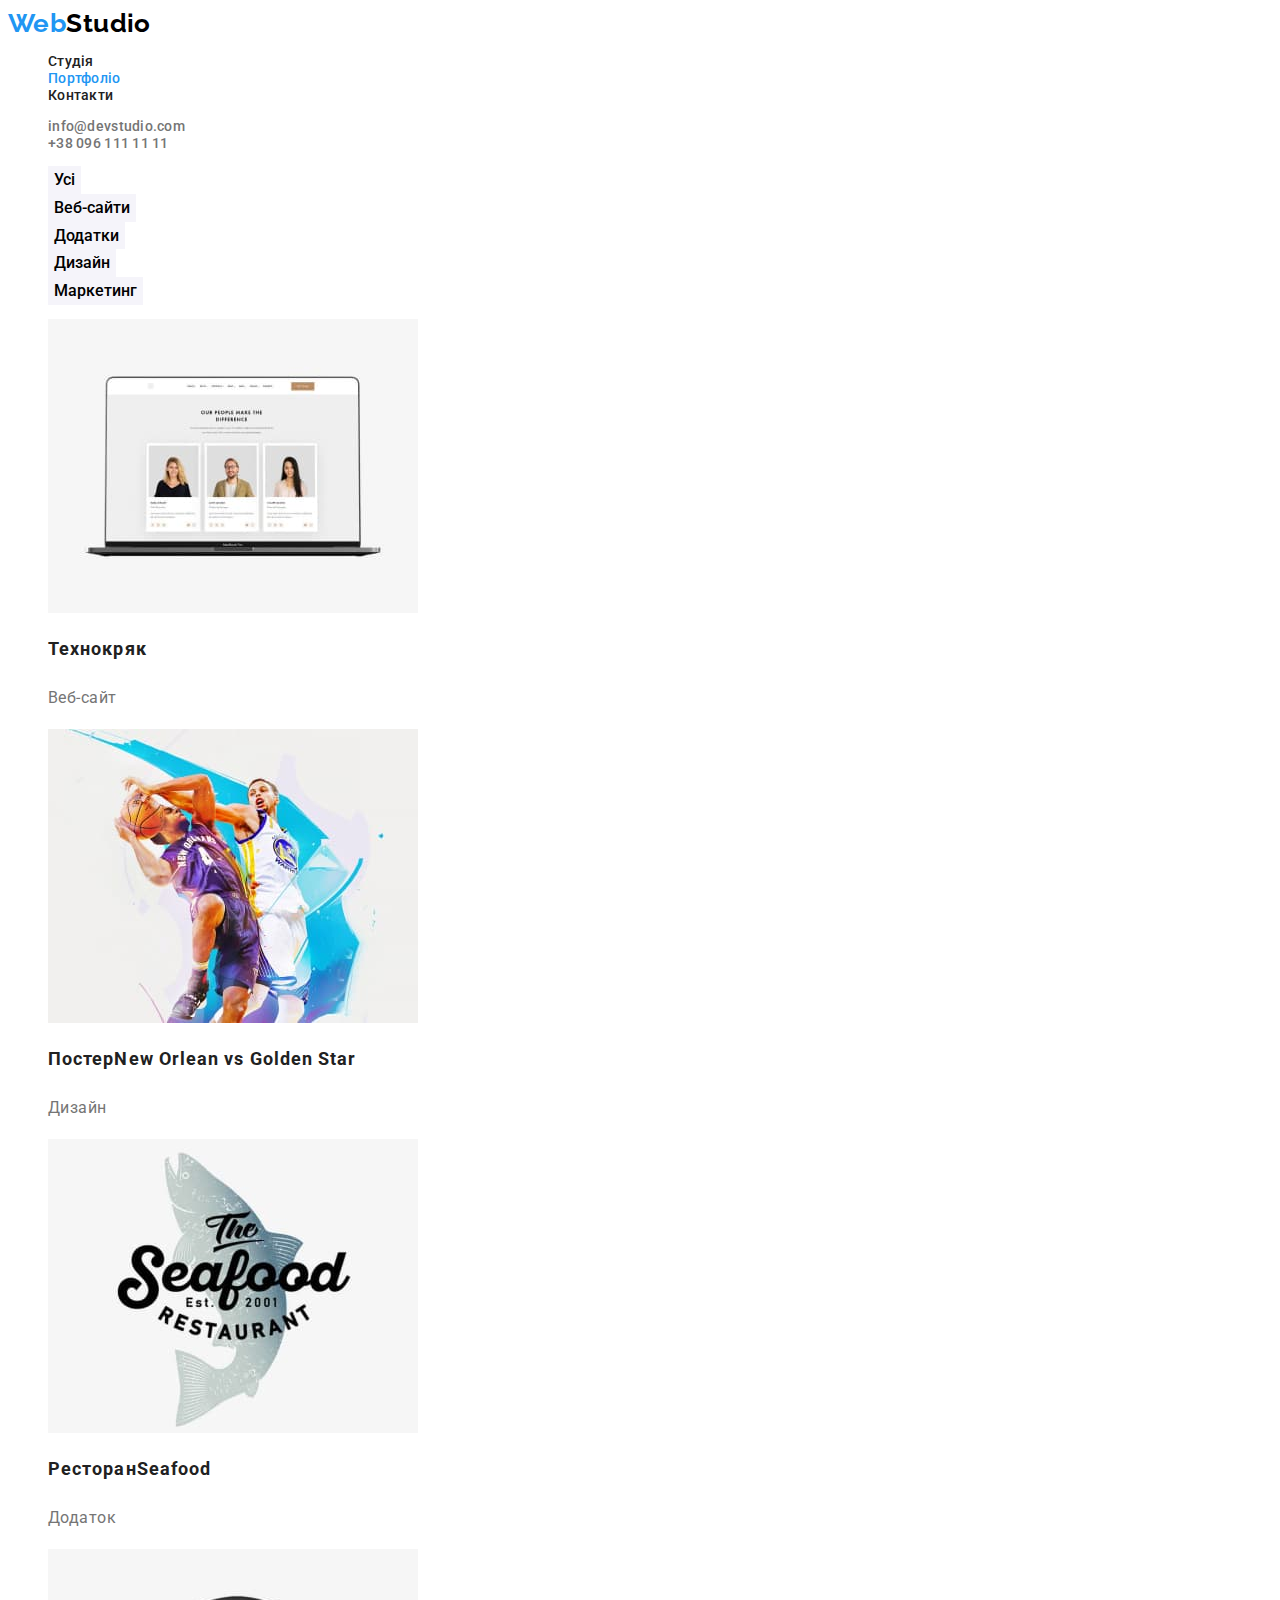
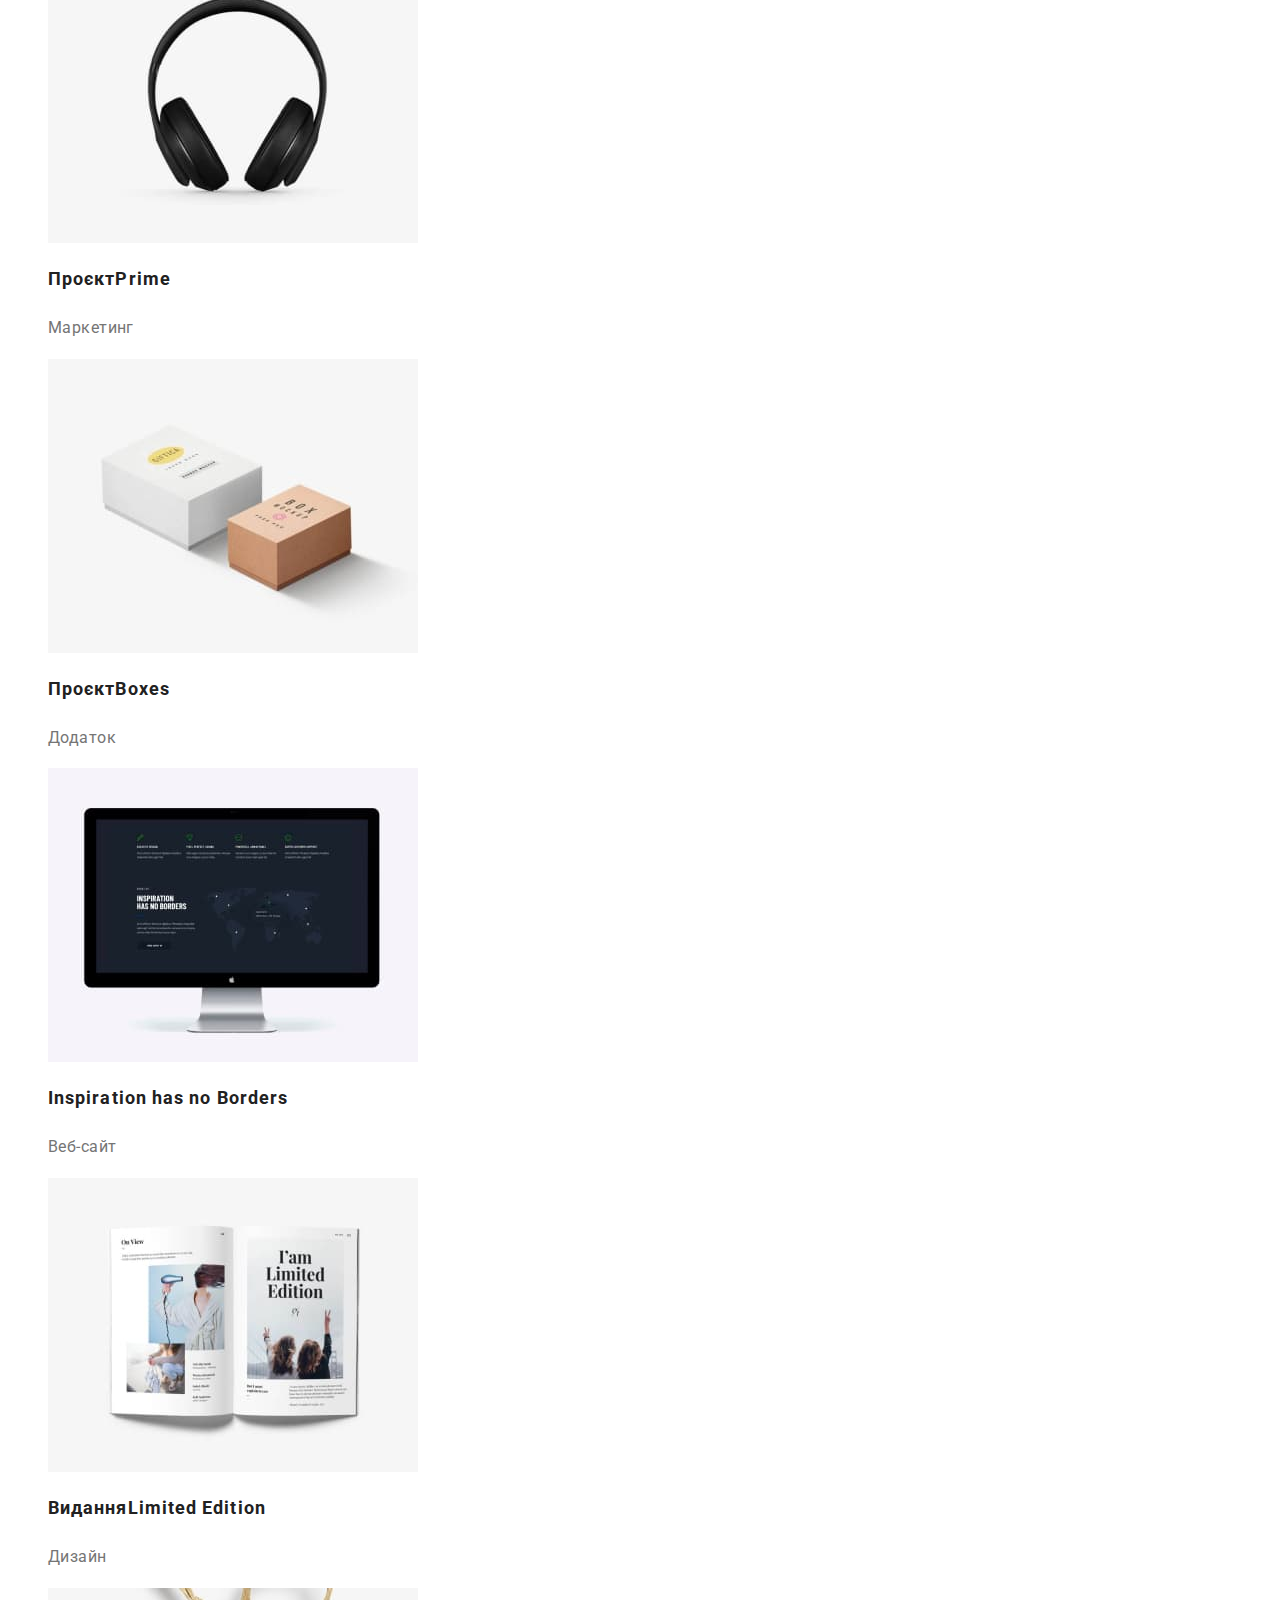
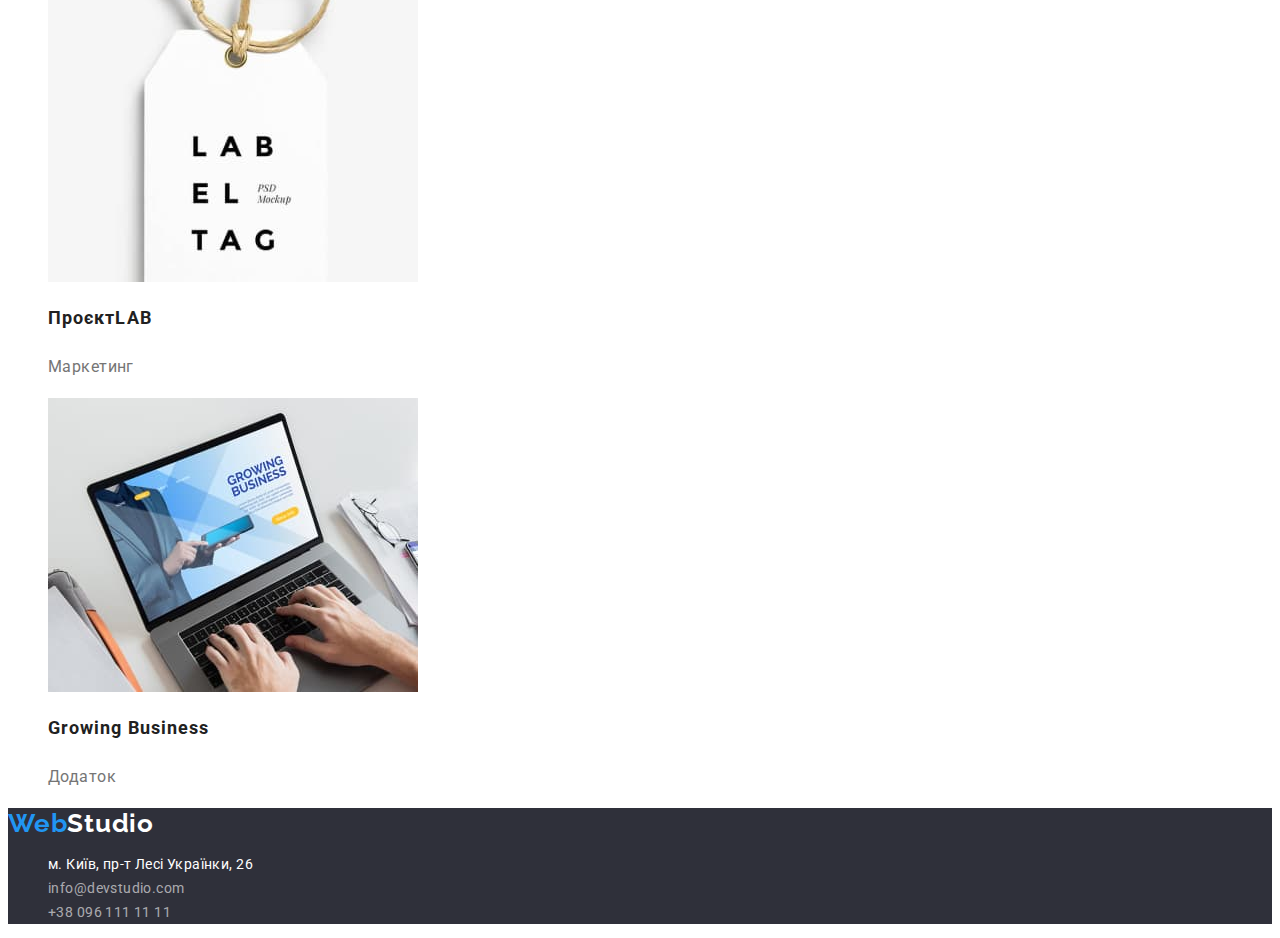
==== portfolio.html @ 509c3e79 "add files from goit-markup-hw-02" ====
<!DOCTYPE html>
<html lang="uk">
  <head>
    <meta charset="UTF-8" />
    <meta http-equiv="X-UA-Compatible" content="IE=edge" />
    <meta name="viewport" content="width=device-width, initial-scale=1.0" />
    <title>Portfolio</title>
    <link
      href="https://fonts.googleapis.com/css2?family=Raleway:wght@700&family=Roboto:wght@400;500;700;900&display=swap"
      rel="stylesheet"
    />
    <link rel="stylesheet" href="./css/styles.css" />
  </head>

  <body>
    <header>
      <nav>
        <a class="logo link" href="./index.html"
          >Web<span class="studio">Studio</span></a
        >
        <ul class="site-nav">
          <li class="site-nav-item list">
            <a href="./index.html" class="link">Студія</a>
          </li>
          <li class="site-nav-item list">
            <a href="./portfolio.html" class="link current">Портфоліо</a>
          </li>
          <li class="site-nav-item list">
            <a href="#" class="link">Контакти</a>
          </li>
        </ul>
      </nav>
      <ul class="contacts-list list">
        <li>
          <a href="mailto:info@devstudio.com" class="link"
            >info@devstudio.com</a
          >
        </li>
        <li><a href="tel:+380961111111" class="link">+38 096 111 11 11</a></li>
      </ul>
    </header>

    <main>
      <section class="portfolio-hero">
        <h1 class="visually-hidden">Фільтр</h1>
        <ul class="page-list list">
          <li><button class="modal-btn-list" type="button">Усі</button></li>
          <li>
            <button class="modal-btn-list" type="button">Веб-сайти</button>
          </li>
          <li><button class="modal-btn-list" type="button">Додатки</button></li>
          <li><button class="modal-btn-list" type="button">Дизайн</button></li>
          <li>
            <button class="modal-btn-list" type="button">Маркетинг</button>
          </li>
        </ul>
        <ul class="portfolio-list list">
          <li>
            <a class="link" href="#">
              <img
                src="./images/project1.jpg"
                alt="Екран ноутбука з відкритим сайтом"
                width="370"
                height="294"
              />
              <h2 class="portfolio-title">Технокряк</h2>
              <p class="portfolio-text">Веб-сайт</p>
            </a>
          </li>
          <li>
            <a class="link" href="#">
              <img
                src="./images/project2.jpg"
                alt="Двоє баскетболістів підстрибують з м`ячем"
                width="370"
                height="294"
              />
              <h2 class="portfolio-title">
                Постер<span lang="en">New Orlean vs Golden Star</span>
              </h2>
              <p class="portfolio-text">Дизайн</p>
            </a>
          </li>
          <li>
            <a class="link" href="#">
              <img
                src="./images/project3.jpg"
                alt="Логотип ресторану морської кухні"
                width="370"
                height="294"
              />
              <h2 class="portfolio-title">
                Ресторан<span lang="en">Seafood</span>
              </h2>
              <p class="portfolio-text">Додаток</p>
            </a>
          </li>
          <li>
            <a class="link" href="#">
              <img
                src="./images/project4.jpg"
                alt="Безпровідні навушники"
                width="370"
                height="294"
              />
              <h2 class="portfolio-title">
                Проєкт<span lang="en">Prime</span>
              </h2>
              <p class="portfolio-text">Маркетинг</p>
            </a>
          </li>
          <li>
            <a class="link" href="#">
              <img
                src="./images/project5.jpg"
                alt="Дві коробки більша білого кольору а менша бежевого"
                width="370"
                height="294"
              />
              <h2 class="portfolio-title">
                Проєкт<span lang="en">Boxes</span>
              </h2>
              <p class="portfolio-text">Додаток</p>
            </a>
          </li>
          <li>
            <a class="link" href="#">
              <img
                src="./images/project6.jpg"
                alt="Монітор макбука з інфографікою"
                width="370"
                height="294"
              />
              <h2 class="portfolio-title" lang="en">
                Inspiration has no Borders
              </h2>
              <p class="portfolio-text">Веб-сайт</p>
            </a>
          </li>
          <li>
            <a class="link" href="#">
              <img
                src="./images/project7.jpg"
                alt="Відкритий журнал з фотографіями та стильною типографікою"
                width="370"
                height="294"
              />
              <h2 class="portfolio-title">
                Видання<span lang="en">Limited Edition</span>
              </h2>
              <p class="portfolio-text">Дизайн</p>
            </a>
          </li>
          <li>
            <a class="link" href="#">
              <img
                src="./images/project8.jpg"
                alt="Біла етикетка з написом прямокутної форми на шнурку"
                width="370"
                height="294"
              />
              <h2 class="portfolio-title">Проєкт<span lang="en">LAB</span></h2>
              <p class="portfolio-text">Маркетинг</p>
            </a>
          </li>
          <li>
            <a class="link" href="#">
              <img
                src="./images/project9.jpg"
                alt="Пальці людини набирають на ноутбуці текст"
                width="370"
                height="294"
              />
              <h2 class="portfolio-title" lang="en">Growing Business</h2>
              <p class="portfolio-text">Додаток</p>
            </a>
          </li>
        </ul>
      </section>
    </main>

    <footer class="footer">
      <a href="./index.html" class="logo-footer link"
        >Web<span class="studio">Studio</span></a
      >
      <address>
        <ul class="menu-list">
          <li class="list">
            <a
              class="address-link"
              href="https://goo.gl/maps/z2QzcaadqmwXCN8d9"
              target="_blank"
              rel="noopener noreferrer nofollow"
            >
              м. Київ, пр-т Лесі Українки, 26
            </a>
          </li>
          <li class="list">
            <a class="link" href="mailto:info@devstudio.com"
              >info@devstudio.com</a
            >
          </li>
          <li class="list">
            <a class="link" href="tel:+380961111111">+38 096 111 11 11</a>
          </li>
        </ul>
      </address>
    </footer>
  </body>
</html>
---- css/styles.css ----
/* колір основного тексту #212121 */
/* колір другорядного тексту #757575  */
/* білий  #ffffff */
/* акцент #2196F3 */
/* контакти у футері rgba(255, 255, 255, 0.6) */
/* секція і футер #2F303A  */
/* колір хедера #ECECEC */
/* колір невидимої секції #F5F5F5 */
/* колір секції наша команда #F5F4FA */

:root {
  --primery-text-color: #212121;
  --title-text-color: #757575;
  --accent-text-color: #2196f3;
  --primery-white-color: #ffffff;
  --primery-black-color: #000000;
  --bg-footer-color: #2f303a;
  --bg-our-team: #f5f4fa;
  --address-footer: rgba(255, 255, 255, 0.6);
  --button-color: #188ce8;
  --button-bcg-color: #f5f4fa;
}

body {
  background-color: var(--primery-white-color);
  font-family: "Roboto", sans-serif;
  color: var(--primery-text-color);
  font-size: 14px;
  letter-spacing: 0.03em;
}

.list {
  list-style: none;
}
.link {
  text-decoration: none;
}

button {
  cursor: pointer;
  border: none;
  font-family: inherit;
}

/* header */

.logo {
  color: var(--accent-text-color);
  font-family: "Raleway";
  font-weight: 700;
  font-size: 26px;
  line-height: 1.19;
}
.studio {
  color: var(--primery-black-color);
}

.site-nav .link {
  color: var(--primery-text-color);
  font-weight: 500;
  font-size: 14px;
  line-height: 1.14;
  letter-spacing: 0.02em;
}

.site-nav .link:hover,
.site-nav .link:focus {
  color: var(--accent-text-color);
}

.site-nav .link.current {
  color: var(--accent-text-color);
}

.contacts-list .link {
  color: var(--title-text-color);
  font-weight: 500;
  font-size: 14px;
  line-height: 1.14;
  letter-spacing: 0.02em;
}

.contacts-list .link:hover,
.contacts-list .link:focus {
  color: var(--accent-text-color);
}

/* hero */

.visually-hidden {
  position: absolute;
  white-space: nowrap;
  width: 1px;
  height: 1px;
  overflow: hidden;
  border: 0;
  padding: 0;
  clip: rect(0 0 0 0);
  clip-path: inset(50%);
  margin: -1px;
}

.hero {
  background-color: var(--bg-footer-color);
}

.hero-title {
  color: var(--primery-white-color);
  font-weight: 900;
  font-size: 44px;
  line-height: 1.36;
  letter-spacing: 0.06em;
  text-align: center;
  text-transform: uppercase;
}

.modal-btn {
  background-color: var(--accent-text-color);
  color: var(--primery-white-color);
  font-weight: 700;
  font-size: 16px;
  line-height: 1.87;
  display: flex;
  align-items: center;
  text-align: center;
  letter-spacing: 0.06em;
}

.modal-btn:hover,
.modal-btn:focus {
  background-color: var(--button-color);
}

/* features */

.features-list .title {
  color: var(--primery-text-color);
  font-weight: 700;
  font-size: 14px;
  line-height: 1.14;
  text-transform: uppercase;
}

.features-list .text {
  color: var(--title-text-color);
  font-size: 14px;
  line-height: 1.71;
}

/* work */

.style-title {
  font-weight: 700;
  font-size: 36px;
  line-height: 1.16;
}

/* team */

.team {
  background-color: var(--bg-our-team);
}

.subtitle-team {
  font-weight: 500;
  font-size: 16px;
  line-height: 1.19;
}

.team-list .text {
  color: var(--title-text-color);
  font-size: 16px;
  line-height: 1.19;
}

.bcg {
  width: 270px;
  height: 368px;
  left: 215px;
  top: 1632px;
  background: var(--primery-white-color);
}

/* footer */

.footer {
  background-color: var(--bg-footer-color);
}

.logo-footer {
  color: var(--accent-text-color);
  font-family: "Raleway";
  font-weight: 700;
  font-size: 26px;
  line-height: 1.19;
  letter-spacing: 0.03em;
}

.logo-footer .studio {
  color: var(--primery-white-color);
}

.menu-list .link {
  font-size: 14px;
  line-height: 1.71;
}

address .link {
  font-style: normal;
  font-size: 14px;
  line-height: 1.7;
  color: var(--address-footer);
}

address .link:hover,
address .link:focus {
  color: var(--accent-text-color);
}
.address-link:hover,
.address-link:focus {
  color: var(--accent-text-color);
}

.address-link {
  font-style: normal;
  font-size: 14px;
  line-height: 1.7;
  color: var(--primery-white-color);
  text-decoration: none;
}

/* portfolio */

.modal-btn-list {
  background-color: var(--button-bcg-color);
  font-style: normal;
  font-weight: 500;
  font-size: 16px;
  line-height: 1.62;
}

.modal-btn-list:hover,
.modal-btn-list:focus {
  color: var(--primery-white-color);
  background-color: var(--accent-text-color);
}

.portfolio-title {
  color: var(--primery-text-color);
  font-weight: 700;
  font-size: 18px;
  line-height: 2;
  letter-spacing: 0.06em;
}

.portfolio-text {
  color: var(--title-text-color);
  font-size: 16px;
  line-height: 1.87;
}
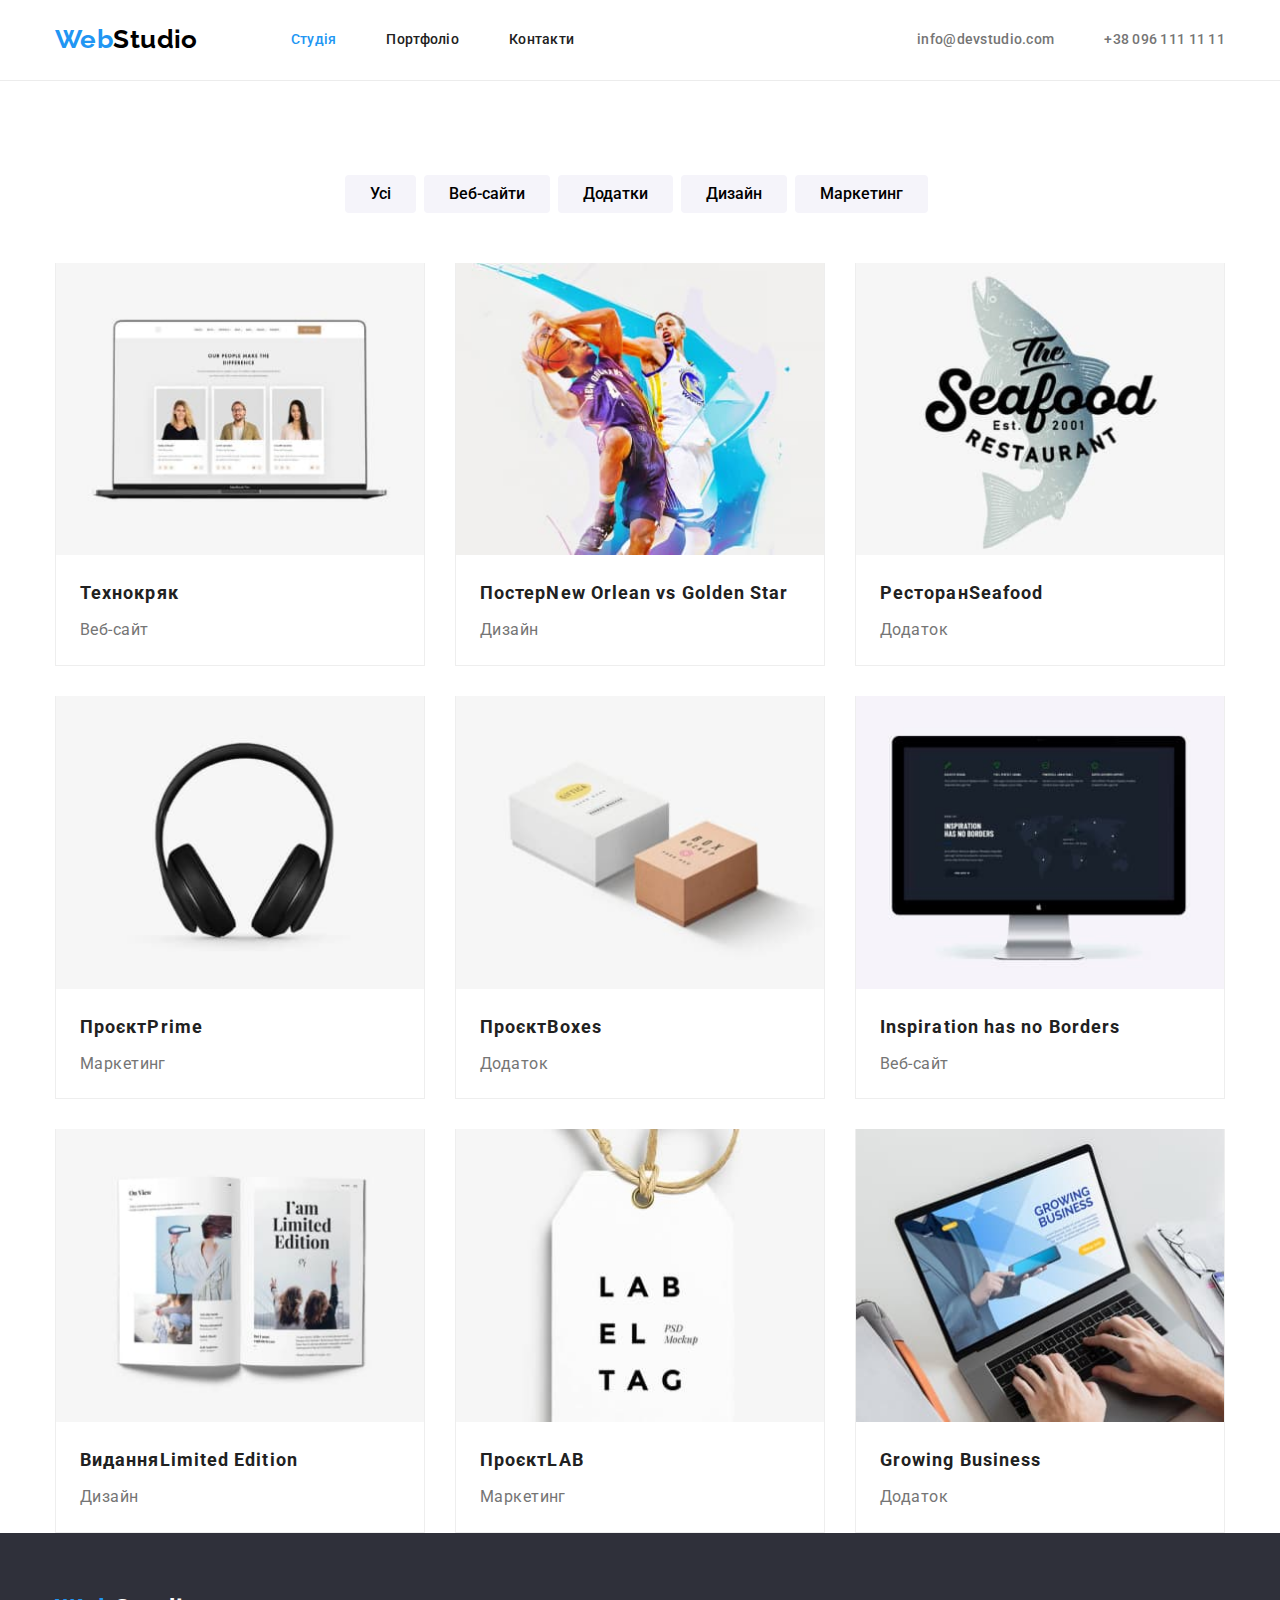
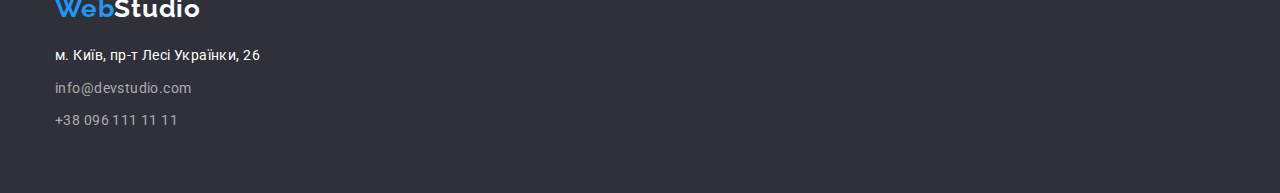
==== commit 851887df: "content positioning" ====
--- a/portfolio.html
+++ b/portfolio.html
@@ -9,202 +9,246 @@
       href="https://fonts.googleapis.com/css2?family=Raleway:wght@700&family=Roboto:wght@400;500;700;900&display=swap"
       rel="stylesheet"
     />
+    <link
+      rel="stylesheet"
+      href="https://cdnjs.cloudflare.com/ajax/libs/modern-normalize/1.1.0/modern-normalize.min.css"
+    />
     <link rel="stylesheet" href="./css/styles.css" />
   </head>
 
   <body>
-    <header>
-      <nav>
-        <a class="logo link" href="./index.html"
-          >Web<span class="studio">Studio</span></a
-        >
-        <ul class="site-nav">
-          <li class="site-nav-item list">
-            <a href="./index.html" class="link">Студія</a>
-          </li>
-          <li class="site-nav-item list">
-            <a href="./portfolio.html" class="link current">Портфоліо</a>
-          </li>
-          <li class="site-nav-item list">
-            <a href="#" class="link">Контакти</a>
-          </li>
-        </ul>
-      </nav>
-      <ul class="contacts-list list">
-        <li>
-          <a href="mailto:info@devstudio.com" class="link"
-            >info@devstudio.com</a
+    <header class="page-header">
+      <div class="container main-nav">
+        <div class="box main-nav">
+          <a class="logo link" href="./index.html"
+            >Web<span class="studio">Studio</span></a
           >
-        </li>
-        <li><a href="tel:+380961111111" class="link">+38 096 111 11 11</a></li>
-      </ul>
+          <nav>
+            <ul class="site-nav list">
+              <li class="item">
+                <a class="link current" href="./index.html">Студія</a>
+              </li>
+              <li class="item">
+                <a class="link" href="./portfolio.html">Портфоліо</a>
+              </li>
+              <li class="item">
+                <a class="link" href="#">Контакти</a>
+              </li>
+            </ul>
+          </nav>
+        </div>
+
+        <div class="box main-nav">
+          <ul class="contacts-list list">
+            <li class="item">
+              <a href="mailto:info@devstudio.com" class="link"
+                >info@devstudio.com</a
+              >
+            </li>
+            <li class="item">
+              <a href="tel:+380961111111" class="link">+38 096 111 11 11</a>
+            </li>
+          </ul>
+        </div>
+      </div>
     </header>
-
     <main>
       <section class="portfolio-hero">
         <h1 class="visually-hidden">Фільтр</h1>
-        <ul class="page-list list">
-          <li><button class="modal-btn-list" type="button">Усі</button></li>
-          <li>
-            <button class="modal-btn-list" type="button">Веб-сайти</button>
-          </li>
-          <li><button class="modal-btn-list" type="button">Додатки</button></li>
-          <li><button class="modal-btn-list" type="button">Дизайн</button></li>
-          <li>
-            <button class="modal-btn-list" type="button">Маркетинг</button>
-          </li>
-        </ul>
-        <ul class="portfolio-list list">
-          <li>
-            <a class="link" href="#">
-              <img
-                src="./images/project1.jpg"
-                alt="Екран ноутбука з відкритим сайтом"
-                width="370"
-                height="294"
-              />
-              <h2 class="portfolio-title">Технокряк</h2>
-              <p class="portfolio-text">Веб-сайт</p>
-            </a>
-          </li>
-          <li>
-            <a class="link" href="#">
-              <img
-                src="./images/project2.jpg"
-                alt="Двоє баскетболістів підстрибують з м`ячем"
-                width="370"
-                height="294"
-              />
-              <h2 class="portfolio-title">
-                Постер<span lang="en">New Orlean vs Golden Star</span>
-              </h2>
-              <p class="portfolio-text">Дизайн</p>
-            </a>
-          </li>
-          <li>
-            <a class="link" href="#">
-              <img
-                src="./images/project3.jpg"
-                alt="Логотип ресторану морської кухні"
-                width="370"
-                height="294"
-              />
-              <h2 class="portfolio-title">
-                Ресторан<span lang="en">Seafood</span>
-              </h2>
-              <p class="portfolio-text">Додаток</p>
-            </a>
-          </li>
-          <li>
-            <a class="link" href="#">
-              <img
-                src="./images/project4.jpg"
-                alt="Безпровідні навушники"
-                width="370"
-                height="294"
-              />
-              <h2 class="portfolio-title">
-                Проєкт<span lang="en">Prime</span>
-              </h2>
-              <p class="portfolio-text">Маркетинг</p>
-            </a>
-          </li>
-          <li>
-            <a class="link" href="#">
-              <img
-                src="./images/project5.jpg"
-                alt="Дві коробки більша білого кольору а менша бежевого"
-                width="370"
-                height="294"
-              />
-              <h2 class="portfolio-title">
-                Проєкт<span lang="en">Boxes</span>
-              </h2>
-              <p class="portfolio-text">Додаток</p>
-            </a>
-          </li>
-          <li>
-            <a class="link" href="#">
-              <img
-                src="./images/project6.jpg"
-                alt="Монітор макбука з інфографікою"
-                width="370"
-                height="294"
-              />
-              <h2 class="portfolio-title" lang="en">
-                Inspiration has no Borders
-              </h2>
-              <p class="portfolio-text">Веб-сайт</p>
-            </a>
-          </li>
-          <li>
-            <a class="link" href="#">
-              <img
-                src="./images/project7.jpg"
-                alt="Відкритий журнал з фотографіями та стильною типографікою"
-                width="370"
-                height="294"
-              />
-              <h2 class="portfolio-title">
-                Видання<span lang="en">Limited Edition</span>
-              </h2>
-              <p class="portfolio-text">Дизайн</p>
-            </a>
-          </li>
-          <li>
-            <a class="link" href="#">
-              <img
-                src="./images/project8.jpg"
-                alt="Біла етикетка з написом прямокутної форми на шнурку"
-                width="370"
-                height="294"
-              />
-              <h2 class="portfolio-title">Проєкт<span lang="en">LAB</span></h2>
-              <p class="portfolio-text">Маркетинг</p>
-            </a>
-          </li>
-          <li>
-            <a class="link" href="#">
-              <img
-                src="./images/project9.jpg"
-                alt="Пальці людини набирають на ноутбуці текст"
-                width="370"
-                height="294"
-              />
-              <h2 class="portfolio-title" lang="en">Growing Business</h2>
-              <p class="portfolio-text">Додаток</p>
-            </a>
-          </li>
-        </ul>
+        <div class="container">
+          <ul class="page-list list">
+            <li><button class="modal-btn-list" type="button">Усі</button></li>
+            <li>
+              <button class="modal-btn-list" type="button">Веб-сайти</button>
+            </li>
+            <li>
+              <button class="modal-btn-list" type="button">Додатки</button>
+            </li>
+            <li>
+              <button class="modal-btn-list" type="button">Дизайн</button>
+            </li>
+            <li>
+              <button class="modal-btn-list" type="button">Маркетинг</button>
+            </li>
+          </ul>
+        </div>
+        <div class="container">
+          <ul class="portfolio-list list">
+            <li class="item">
+              <a class="link" href="#">
+                <img
+                  src="./images/project1.jpg"
+                  alt="Екран ноутбука з відкритим сайтом"
+                  width="370"
+                  height="294"
+                />
+
+                <div class="card-title">
+                  <h2 class="portfolio-title">Технокряк</h2>
+                  <p class="portfolio-text">Веб-сайт</p>
+                </div>
+              </a>
+            </li>
+            <li class="item">
+              <a class="link" href="#">
+                <img
+                  src="./images/project2.jpg"
+                  alt="Двоє баскетболістів підстрибують з м`ячем"
+                  width="370"
+                  height="294"
+                />
+                <div class="card-title">
+                  <h2 class="portfolio-title">
+                    Постер<span lang="en">New Orlean vs Golden Star</span>
+                  </h2>
+                  <p class="portfolio-text">Дизайн</p>
+                </div>
+              </a>
+            </li>
+            <li class="item">
+              <a class="link" href="#">
+                <img
+                  src="./images/project3.jpg"
+                  alt="Логотип ресторану морської кухні"
+                  width="370"
+                  height="294"
+                />
+                <div class="card-title">
+                  <h2 class="portfolio-title">
+                    Ресторан<span lang="en">Seafood</span>
+                  </h2>
+                  <p class="portfolio-text">Додаток</p>
+                </div>
+              </a>
+            </li>
+            <li class="item">
+              <a class="link" href="#">
+                <img
+                  src="./images/project4.jpg"
+                  alt="Безпровідні навушники"
+                  width="370"
+                  height="294"
+                />
+                <div class="card-title">
+                  <h2 class="portfolio-title">
+                    Проєкт<span lang="en">Prime</span>
+                  </h2>
+                  <p class="portfolio-text">Маркетинг</p>
+                </div>
+              </a>
+            </li>
+            <li class="item">
+              <a class="link" href="#">
+                <img
+                  src="./images/project5.jpg"
+                  alt="Дві коробки більша білого кольору а менша бежевого"
+                  width="370"
+                  height="294"
+                />
+                <div class="card-title">
+                  <h2 class="portfolio-title">
+                    Проєкт<span lang="en">Boxes</span>
+                  </h2>
+                  <p class="portfolio-text">Додаток</p>
+                </div>
+              </a>
+            </li>
+            <li class="item">
+              <a class="link" href="#">
+                <img
+                  src="./images/project6.jpg"
+                  alt="Монітор макбука з інфографікою"
+                  width="370"
+                  height="294"
+                />
+                <div class="card-title">
+                  <h2 class="portfolio-title" lang="en">
+                    Inspiration has no Borders
+                  </h2>
+                  <p class="portfolio-text">Веб-сайт</p>
+                </div>
+              </a>
+            </li>
+            <li class="item">
+              <a class="link" href="#">
+                <img
+                  src="./images/project7.jpg"
+                  alt="Відкритий журнал з фотографіями та стильною типографікою"
+                  width="370"
+                  height="294"
+                />
+                <div class="card-title">
+                  <h2 class="portfolio-title">
+                    Видання<span lang="en">Limited Edition</span>
+                  </h2>
+                  <p class="portfolio-text">Дизайн</p>
+                </div>
+              </a>
+            </li>
+
+            <li class="item">
+              <a class="link" href="#">
+                <img
+                  src="./images/project8.jpg"
+                  alt="Біла етикетка з написом прямокутної форми на шнурку"
+                  width="370"
+                  height="294"
+                />
+                <div class="card-title">
+                  <h2 class="portfolio-title">
+                    Проєкт<span lang="en">LAB</span>
+                  </h2>
+                  <p class="portfolio-text">Маркетинг</p>
+                </div>
+              </a>
+            </li>
+            <li class="item">
+              <a class="link" href="#">
+                <img
+                  src="./images/project9.jpg"
+                  alt="Пальці людини набирають на ноутбуці текст"
+                  width="370"
+                  height="294"
+                />
+                <div class="card-title">
+                  <h2 class="portfolio-title" lang="en">Growing Business</h2>
+                  <p class="portfolio-text">Додаток</p>
+                </div>
+              </a>
+            </li>
+          </ul>
+        </div>
       </section>
     </main>
 
     <footer class="footer">
-      <a href="./index.html" class="logo-footer link"
-        >Web<span class="studio">Studio</span></a
-      >
-      <address>
-        <ul class="menu-list">
-          <li class="list">
-            <a
-              class="address-link"
-              href="https://goo.gl/maps/z2QzcaadqmwXCN8d9"
-              target="_blank"
-              rel="noopener noreferrer nofollow"
-            >
-              м. Київ, пр-т Лесі Українки, 26
-            </a>
-          </li>
-          <li class="list">
-            <a class="link" href="mailto:info@devstudio.com"
-              >info@devstudio.com</a
-            >
-          </li>
-          <li class="list">
-            <a class="link" href="tel:+380961111111">+38 096 111 11 11</a>
-          </li>
-        </ul>
-      </address>
+      <div class="container">
+        <a href="./index.html" class="logo-footer link"
+          >Web<span class="studio">Studio</span></a
+        >
+        <address>
+          <ul class="menu-list">
+            <li class="list item">
+              <a
+                class="address-link"
+                href="https://goo.gl/maps/z2QzcaadqmwXCN8d9"
+                target="_blank"
+                rel="noopener noreferrer nofollow"
+              >
+                м. Київ, пр-т Лесі Українки, 26
+              </a>
+            </li>
+            <li class="list item">
+              <a class="link" href="mailto:info@devstudio.com"
+                >info@devstudio.com</a
+              >
+            </li>
+            <li class="list item">
+              <a class="link" href="tel:+380961111111">+38 096 111 11 11</a>
+            </li>
+          </ul>
+        </address>
+      </div>
     </footer>
   </body>
 </html>
--- a/css/styles.css
+++ b/css/styles.css
@@ -31,9 +31,34 @@
 
 .list {
   list-style: none;
+  padding: 0;
+  margin: 0;
 }
 .link {
   text-decoration: none;
+}
+
+.container {
+  width: 1200px;
+  padding: 0 15px;
+  margin: 0 auto;
+}
+
+h1,
+h2,
+h3,
+h4,
+h5,
+h6,
+p,
+ul {
+  margin: 0;
+}
+
+img {
+  display: block;
+  max-width: 100%;
+  height: auto;
 }
 
 button {
@@ -44,7 +69,15 @@
 
 /* header */
 
+.box {
+  width: 1200px;
+  padding: 0;
+  margin: 0 auto;
+}
+
 .logo {
+  padding: 24px 0 25px 0;
+  display: block;
   color: var(--accent-text-color);
   font-family: "Raleway";
   font-weight: 700;
@@ -55,7 +88,19 @@
   color: var(--primery-black-color);
 }
 
+.main-nav {
+  display: flex;
+}
+
+.page-header {
+  border-bottom: 1px solid #ececec;
+}
+
 .site-nav .link {
+  padding-top: 32px;
+  padding-bottom: 32px;
+  display: block;
+
   color: var(--primery-text-color);
   font-weight: 500;
   font-size: 14px;
@@ -63,6 +108,15 @@
   letter-spacing: 0.02em;
 }
 
+.site-nav {
+  display: flex;
+  margin-left: 93px;
+}
+
+.site-nav .item:not(:last-child) {
+  margin-right: 50px;
+}
+
 .site-nav .link:hover,
 .site-nav .link:focus {
   color: var(--accent-text-color);
@@ -73,11 +127,24 @@
 }
 
 .contacts-list .link {
+  padding-top: 32px;
+  padding-bottom: 32px;
+  display: flex;
+
   color: var(--title-text-color);
   font-weight: 500;
   font-size: 14px;
   line-height: 1.14;
   letter-spacing: 0.02em;
+}
+
+.contacts-list {
+  display: flex;
+  margin-left: auto;
+}
+
+.contacts-list .item:not(:last-child) {
+  margin-right: 50px;
 }
 
 .contacts-list .link:hover,
@@ -102,27 +169,40 @@
 
 .hero {
   background-color: var(--bg-footer-color);
+  text-align: center;
+  padding-top: 200px;
+  padding-bottom: 200px;
 }
 
 .hero-title {
+  margin-left: auto;
+  margin-right: auto;
+  max-width: 696px;
+
   color: var(--primery-white-color);
   font-weight: 900;
   font-size: 44px;
   line-height: 1.36;
   letter-spacing: 0.06em;
-  text-align: center;
+
   text-transform: uppercase;
 }
 
 .modal-btn {
+  display: inline-block;
+  margin: 0 auto;
+  margin-top: 30px;
+
+  border-radius: 4px;
+  min-width: 216px;
+  padding: 10px 32px;
+
   background-color: var(--accent-text-color);
   color: var(--primery-white-color);
   font-weight: 700;
   font-size: 16px;
   line-height: 1.87;
-  display: flex;
-  align-items: center;
-  text-align: center;
+  text-decoration: none;
   letter-spacing: 0.06em;
 }
 
@@ -139,12 +219,23 @@
   font-size: 14px;
   line-height: 1.14;
   text-transform: uppercase;
+  margin-bottom: 10px;
+}
+
+.features-list {
+  display: flex;
+  padding-top: 94px;
+}
+
+.features-list .item:not(:last-child) {
+  margin-right: 30px;
 }
 
 .features-list .text {
   color: var(--title-text-color);
   font-size: 14px;
   line-height: 1.71;
+  max-width: 270px;
 }
 
 /* work */
@@ -153,24 +244,58 @@
   font-weight: 700;
   font-size: 36px;
   line-height: 1.16;
+  text-align: center;
+  padding-top: 94px;
+  padding-bottom: 50px;
+}
+
+.work-list {
+  display: flex;
+  padding-bottom: 94px;
+  padding-left: 0;
+}
+
+.work-list .item {
+  max-width: 370px;
+}
+
+.work-list .item:not(:last-child) {
+  margin-right: 30px;
 }
 
 /* team */
 
 .team {
   background-color: var(--bg-our-team);
+}
+
+.team-box {
+  padding-top: 30px;
+  padding-bottom: 30px;
+  text-align: center;
 }
 
 .subtitle-team {
   font-weight: 500;
   font-size: 16px;
   line-height: 1.19;
+  padding-bottom: 10px;
 }
 
 .team-list .text {
   color: var(--title-text-color);
   font-size: 16px;
   line-height: 1.19;
+}
+
+.team-list {
+  display: flex;
+  padding-bottom: 94px;
+  padding-left: 0;
+}
+
+.team-list .bcg:not(:last-child) {
+  margin-right: 30px;
 }
 
 .bcg {
@@ -179,6 +304,9 @@
   left: 215px;
   top: 1632px;
   background: var(--primery-white-color);
+  box-shadow: 0px 1px 3px rgba(0, 0, 0, 0.12), 0px 1px 1px rgba(0, 0, 0, 0.14),
+    0px 2px 1px rgba(0, 0, 0, 0.2);
+  border-radius: 0px 0px 4px 4px;
 }
 
 /* footer */
@@ -188,6 +316,10 @@
 }
 
 .logo-footer {
+  display: inline-block;
+  margin-bottom: 20px;
+  padding-top: 60px;
+
   color: var(--accent-text-color);
   font-family: "Raleway";
   font-weight: 700;
@@ -205,6 +337,15 @@
   line-height: 1.71;
 }
 
+.menu-list {
+  padding-left: 0;
+  padding-bottom: 60px;
+}
+
+.menu-list .item:not(:last-child) {
+  margin-bottom: 9px;
+}
+
 address .link {
   font-style: normal;
   font-size: 14px;
@@ -232,6 +373,9 @@
 /* portfolio */
 
 .modal-btn-list {
+  padding: 6px 25px;
+  border-radius: 4px;
+
   background-color: var(--button-bcg-color);
   font-style: normal;
   font-weight: 500;
@@ -239,6 +383,17 @@
   line-height: 1.62;
 }
 
+.modal-btn-list {
+  margin-right: 8px;
+}
+
+.page-list {
+  display: flex;
+  padding-top: 94px;
+  padding-bottom: 50px;
+  justify-content: center;
+}
+
 .modal-btn-list:hover,
 .modal-btn-list:focus {
   color: var(--primery-white-color);
@@ -246,6 +401,7 @@
 }
 
 .portfolio-title {
+  margin-bottom: 4px;
   color: var(--primery-text-color);
   font-weight: 700;
   font-size: 18px;
@@ -258,3 +414,28 @@
   font-size: 16px;
   line-height: 1.87;
 }
+
+.portfolio-list {
+  display: flex;
+  flex-wrap: wrap;
+}
+.portfolio-list .item {
+  width: 370px;
+  margin-right: 30px;
+  margin-bottom: 30px;
+
+  border: 1px solid #eeeeee;
+  border-top: none;
+}
+
+.portfolio-list .item:nth-child(3n) {
+  margin-right: 0;
+}
+
+.portfolio-list .item:nth-last-child(-n + 3) {
+  margin-bottom: 0;
+}
+
+.card-title {
+  padding: 20px 24px;
+}
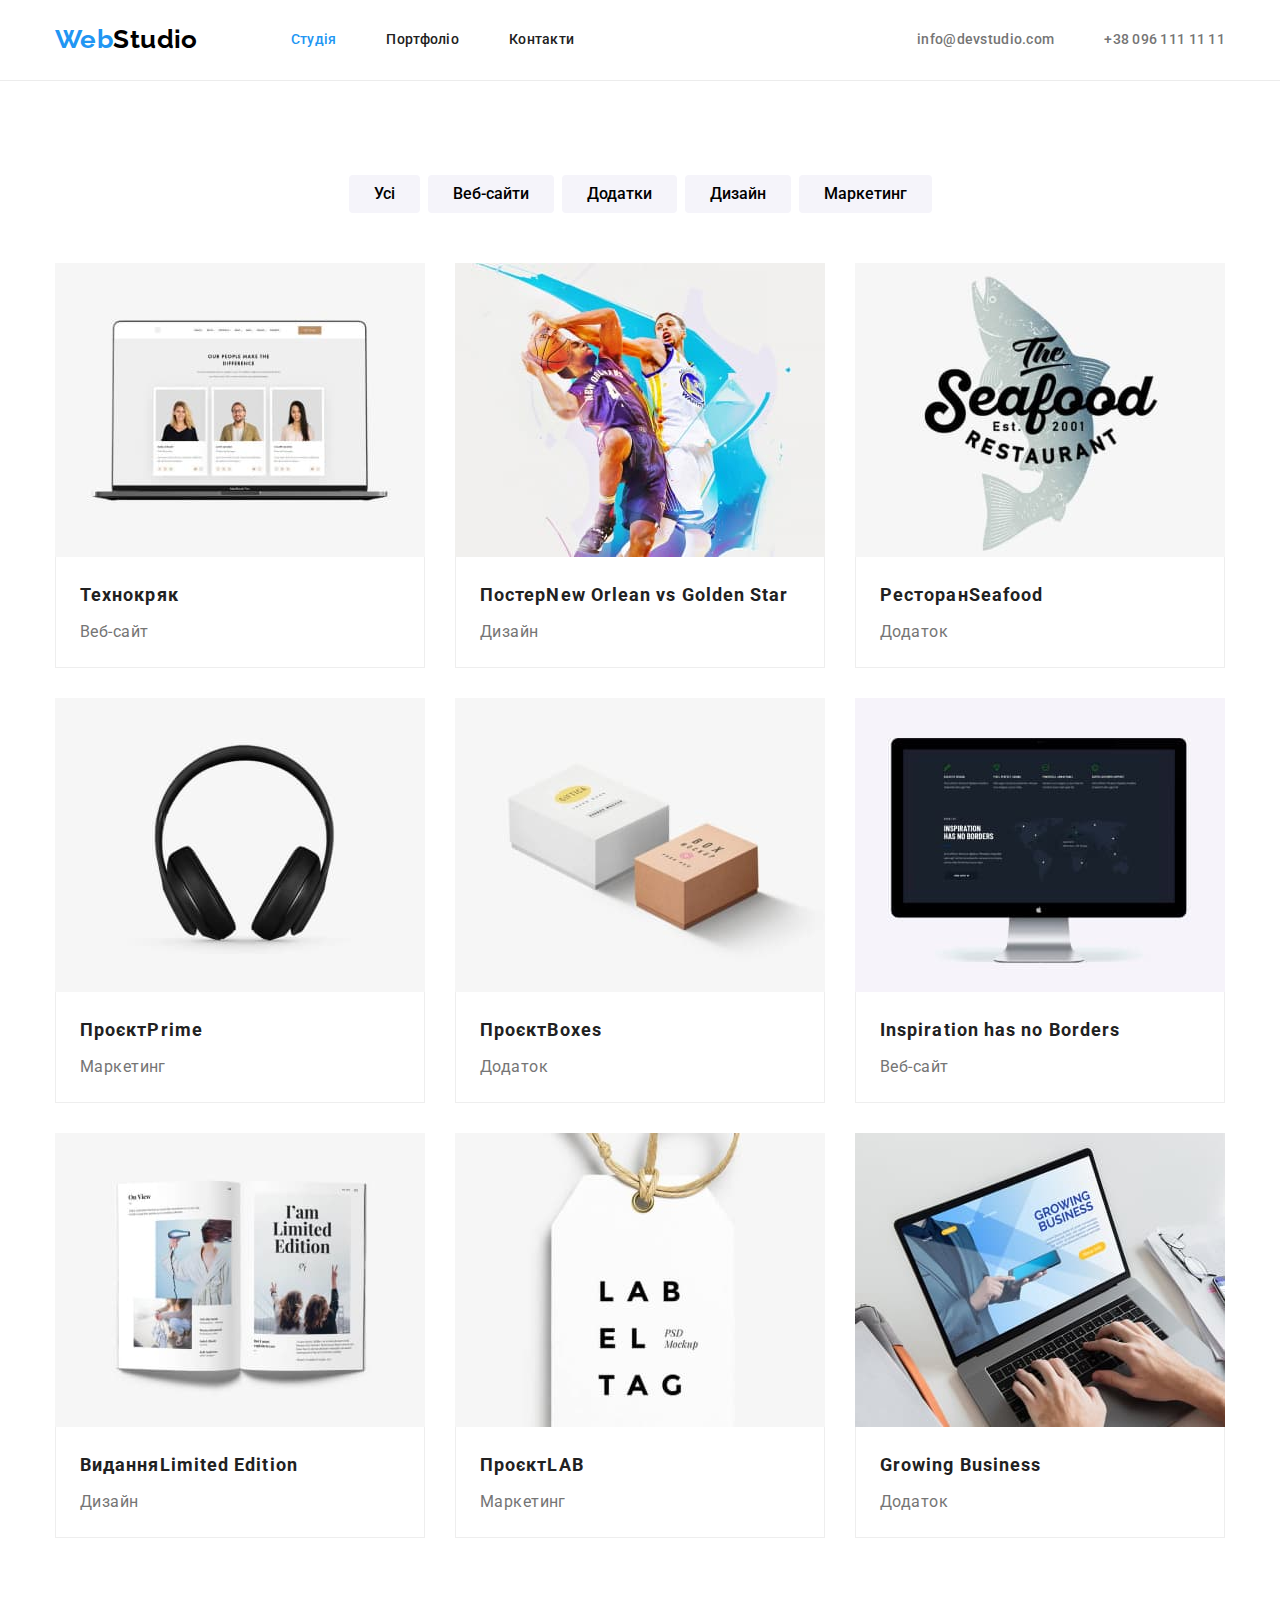
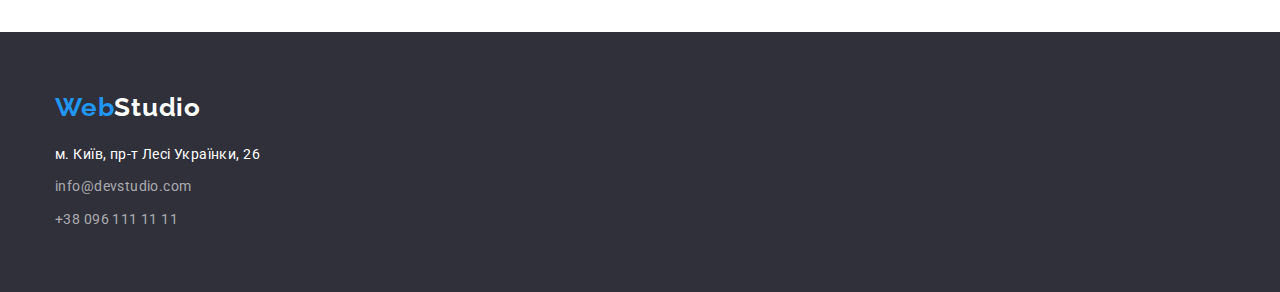
==== commit e0651dbd: "corrected the mentor's edits" ====
--- a/portfolio.html
+++ b/portfolio.html
@@ -37,7 +37,6 @@
             </ul>
           </nav>
         </div>
-
         <div class="box main-nav">
           <ul class="contacts-list list">
             <li class="item">
@@ -52,27 +51,30 @@
         </div>
       </div>
     </header>
+
     <main>
       <section class="portfolio-hero">
-        <h1 class="visually-hidden">Фільтр</h1>
         <div class="container">
+          <h1 class="visually-hidden">Фільтр</h1>
+
           <ul class="page-list list">
-            <li><button class="modal-btn-list" type="button">Усі</button></li>
-            <li>
+            <li class="item">
+              <button class="modal-btn-list" type="button">Усі</button>
+            </li>
+            <li class="item">
               <button class="modal-btn-list" type="button">Веб-сайти</button>
             </li>
-            <li>
+            <li class="item">
               <button class="modal-btn-list" type="button">Додатки</button>
             </li>
-            <li>
+            <li class="item">
               <button class="modal-btn-list" type="button">Дизайн</button>
             </li>
-            <li>
+            <li class="item">
               <button class="modal-btn-list" type="button">Маркетинг</button>
             </li>
           </ul>
-        </div>
-        <div class="container">
+
           <ul class="portfolio-list list">
             <li class="item">
               <a class="link" href="#">
--- a/css/styles.css
+++ b/css/styles.css
@@ -222,9 +222,12 @@
   margin-bottom: 10px;
 }
 
+.features {
+  padding-top: 94px;
+}
+
 .features-list {
   display: flex;
-  padding-top: 94px;
 }
 
 .features-list .item:not(:last-child) {
@@ -245,13 +248,16 @@
   font-size: 36px;
   line-height: 1.16;
   text-align: center;
+  margin-bottom: 50px;
+}
+
+.work {
   padding-top: 94px;
-  padding-bottom: 50px;
+  padding-bottom: 94px;
 }
 
 .work-list {
   display: flex;
-  padding-bottom: 94px;
   padding-left: 0;
 }
 
@@ -279,18 +285,22 @@
   font-weight: 500;
   font-size: 16px;
   line-height: 1.19;
-  padding-bottom: 10px;
-}
-
-.team-list .text {
+  margin-bottom: 10px;
+}
+
+.team .text {
   color: var(--title-text-color);
   font-size: 16px;
   line-height: 1.19;
 }
 
+.team {
+  padding-top: 94px;
+  padding-bottom: 50px;
+}
+
 .team-list {
   display: flex;
-  padding-bottom: 94px;
   padding-left: 0;
 }
 
@@ -313,12 +323,13 @@
 
 .footer {
   background-color: var(--bg-footer-color);
+  padding-top: 60px;
+  padding-bottom: 60px;
 }
 
 .logo-footer {
   display: inline-block;
   margin-bottom: 20px;
-  padding-top: 60px;
 
   color: var(--accent-text-color);
   font-family: "Raleway";
@@ -339,7 +350,6 @@
 
 .menu-list {
   padding-left: 0;
-  padding-bottom: 60px;
 }
 
 .menu-list .item:not(:last-child) {
@@ -383,14 +393,9 @@
   line-height: 1.62;
 }
 
-.modal-btn-list {
-  margin-right: 8px;
-}
-
 .page-list {
   display: flex;
-  padding-top: 94px;
-  padding-bottom: 50px;
+  margin-bottom: 50px;
   justify-content: center;
 }
 
@@ -400,6 +405,19 @@
   background-color: var(--accent-text-color);
 }
 
+.page-list .item {
+  margin-right: 8px;
+}
+
+.page-list .item:nth-child(5n) {
+  margin-right: 0px;
+}
+
+.portfolio-hero {
+  padding-top: 94px;
+  padding-bottom: 94px;
+}
+
 .portfolio-title {
   margin-bottom: 4px;
   color: var(--primery-text-color);
@@ -423,19 +441,18 @@
   width: 370px;
   margin-right: 30px;
   margin-bottom: 30px;
-
+}
+
+.portfolio-list .item:nth-child(3n) {
+  margin-right: 0;
+}
+
+.portfolio-list .item:nth-last-child(-n + 3) {
+  margin-bottom: 0;
+}
+
+.card-title {
+  padding: 20px 24px;
   border: 1px solid #eeeeee;
   border-top: none;
 }
-
-.portfolio-list .item:nth-child(3n) {
-  margin-right: 0;
-}
-
-.portfolio-list .item:nth-last-child(-n + 3) {
-  margin-bottom: 0;
-}
-
-.card-title {
-  padding: 20px 24px;
-}
